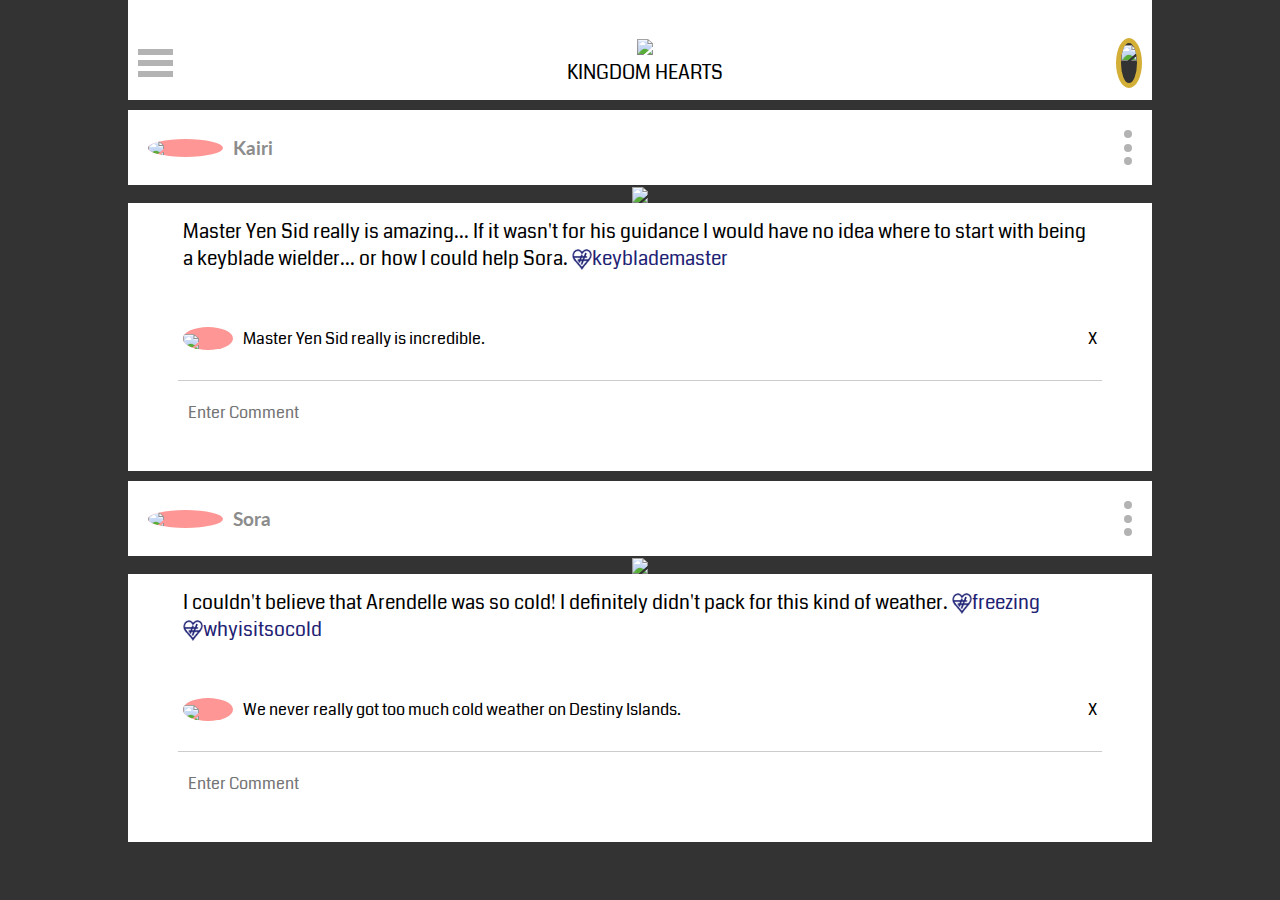
==== index.html @ 976f75d3 "Initial Push" ====
<!DOCTYPE html>
<html lang="en">
<head>
    <meta charset="UTF-8">
    <meta name="viewport" content="width=device-width, initial-scale=1.0">
    <meta http-equiv="X-UA-Compatible" content="ie=edge">
    <title>Gummigram | Kingdom Hearts</title>
    <link rel="stylesheet" href="css/hearts.css" />
    <link href="https://fonts.googleapis.com/css?family=Lato:300,400,700" rel="stylesheet">
    <link href="https://fonts.googleapis.com/css?family=Coda:400,800" rel="stylesheet">
</head>
<body>
<!-- This is holds the insta feed-->
<div class="wrapper">
  <!-- Literal Feed Wrapper -->
    <div class="kh-feed">
        <!-- The Header -->
      <div class="kh-feed-header">
        <!-- Menu -->
        <div class="menu-button" id="appMenu">
          <div class="line"></div>
          <div class="line"></div>
          <div class="line"></div>
        </div>
        <!-- Logo and Title -->
        <div class="logo">
          <div class="logo-image"><img src="https://s3-us-west-2.amazonaws.com/s.cdpn.io/26158/crown.png" width="30px" height="auto"></div>
          <div class="logo-title">
            Kingdom Hearts
          </div>
        </div>
        
        <!-- Change with Chosen Account-->
        <a class="cur-char-icon" id="curCharHold" href="#charModal">
         <div class="cur-char" id="curChar">
           
         </div>
        </a>

      </div>
      <!-- Loads Feeds of Posts -->
      <div class="feed-list" id="activeFeed">
        <!-- Test Post for new features but drops on loading -->
        <div class="feed-item" id="post-test">
            <div class="item-header">
                <div class="item-avatar">
                    <div class="author-image">
                        <img src="https://s3-us-west-2.amazonaws.com/s.cdpn.io/26158/sora-avatar.png">
                    </div>
                    <div class="author-name">Sora</div>
                </div>
            </div>
            <div class="item-image">
              <img src="https://vignette.wikia.nocookie.net/kingdomhearts/images/b/ba/Visual_Art_Collection.jpg">
            </div>
            <div class="item-caption">
              Blah blah blah #test #bro #issuesyo
              <!--<span class="heart"> Hullo Test Test</span>-->
              
            </div>
        </div>
      </div>
      
      <!-- This is the menu at the bottom on clicking the buttons -->
      <div class="side-menu" id="sideMenu">
        <!-- Open New Post Modal -->
      <a href="#postModal" class="side-menu-option">
        New Post
      </a>
      <!-- Open Character Changer -->
      <a class="side-menu-option" href="#charModal">
        Change Account
      </a>
    
      </div>
    </div>
    
  </div>
  <!-- New Post Modal -->
  <div class="modal" id="postModal">
    <!-- Actual Modal -->
    <div class="modal-card">

      <div class="modal-title">
        New Post
      </div>

      <div class="modal-body">

        <a class="modal-close" href="#" id="postModalClose">X</a>
        <!-- New Post Form -->
        <form class="new-post" id="newPost">
          <div>
            <label for="postImage">
              Image
            </label>
            <input type="text" name="image" id="postImage" placeholder="Image URL">
          </div>
          <div>
            <label for="postCaption">
              Caption
            </label>
            <textarea type="text" name="caption" id="postCaption" placeholder="Caption" rows="4"></textarea>
          </div>
          <div>
            <label for="charAccount">
              Character to Post As
            </label>
            <select id="charAccount">
              <option value="0">Current</option>
            </select>
          </div>
          <button type="submit">Post</button>
        </form>
      </div>
    </div>
  </div>
  
  <!-- Character Changing Modal -->
  <div class="modal" id="charModal">
    <div class="modal-card">
      <div class="modal-title">
        Change Character
      </div>
      <div class="modal-body">
        <a class="modal-close" href="#" id="postModalClose">X</a>
        <!-- Loading Character List for Changing Character -->
        <div class="char-list-hold" id="characterList">
          
        </div>
      </div>
    </div>
  </div>
  <script type="text/javascript" src="js/jquery-3.3.1.min.js"></script>
  <script type="text/javascript" src="js/kingdom.js"></script>
</body>
</html>
---- css/hearts.css ----
* {
  margin: 0;
  padding: 0;
  -webkit-box-sizing: border-box;
  box-sizing: border-box; }

body::-webkit-scrollbar {
  width: 5px;
  background: #fff; }

body::-webkit-scrollbar-thumb {
  background: #333;
  width: 10px;
  height: 10px; }

/*
  html, body {
    width: 100%;
    height: 100%;
  }
  */
body {
  background: #333 url("https://s3-us-west-2.amazonaws.com/s.cdpn.io/26158/kh-pattern.jpg") no-repeat fixed center/cover; }

.wrapper {
  width: 100%;
  min-height: 100%; }

.kh-feed {
  max-width: 1024px;
  min-height: 500px;
  margin: auto;
  padding-bottom: 5px;
  position: relative; }

.kh-feed-header {
  background: #fff;
  min-height: 100px;
  width: 100%;
  display: -webkit-box;
  display: -ms-flexbox;
  display: flex;
  -webkit-box-align: center;
  -ms-flex-align: center;
  align-items: center;
  -webkit-box-pack: justify;
  -ms-flex-pack: justify;
  justify-content: space-between;
  padding: 30px 10px 5px;
  margin-bottom: 10px;
  position: -webkit-sticky;
  position: sticky;
  top: 0;
  z-index: 50; }
  .kh-feed-header .menu-button {
    position: relative;
    z-index: 70;
    width: 35px; }
    .kh-feed-header .menu-button .line {
      width: 100%;
      height: 6px;
      background: #b3b3b3;
      -webkit-transition: opacity .300s ease, background .300s ease, -webkit-transform .500s ease;
      transition: opacity .300s ease, background .300s ease, -webkit-transform .500s ease;
      -o-transition: opacity .300s ease, transform .500s ease, background .300s ease;
      transition: opacity .300s ease, transform .500s ease, background .300s ease;
      transition: opacity .300s ease, transform .500s ease, background .300s ease, -webkit-transform .500s ease; }
      .kh-feed-header .menu-button .line:nth-child(2) {
        margin: 5px 0; }
    .kh-feed-header .menu-button.active .line {
      background: #d4af37; }
    .kh-feed-header .menu-button.active .line:first-child {
      -webkit-transform: rotate(45deg) translateY(9px);
      -ms-transform: rotate(45deg) translateY(9px);
      transform: rotate(45deg) translateY(9px);
      -webkit-transform-origin: 50% 50%;
      -ms-transform-origin: 50% 50%;
      transform-origin: 50% 50%; }
    .kh-feed-header .menu-button.active .line:nth-child(2) {
      opacity: 0;
      margin: 0; }
    .kh-feed-header .menu-button.active .line:last-child {
      -webkit-transform: rotate(-45deg) translateY(-9px);
      -ms-transform: rotate(-45deg) translateY(-9px);
      transform: rotate(-45deg) translateY(-9px);
      -webkit-transform-origin: 50% 50%;
      -ms-transform-origin: 50% 50%;
      transform-origin: 50% 50%; }
  .kh-feed-header .logo {
    display: -webkit-box;
    display: -ms-flexbox;
    display: flex;
    -webkit-box-orient: vertical;
    -webkit-box-direction: normal;
    -ms-flex-direction: column;
    flex-direction: column;
    -webkit-box-align: center;
    -ms-flex-align: center;
    align-items: center; }
    .kh-feed-header .logo .logo-title {
      text-transform: uppercase;
      font-family: 'Coda';
      font-weight: 500;
      font-size: 1.2em; }
  .kh-feed-header .cur-char-icon {
    max-width: 65px; }
    .kh-feed-header .cur-char-icon .cur-char {
      width: 100%;
      border-radius: 50%;
      min-height: 50px;
      overflow: hidden;
      background: #333;
      border: 5px solid #d4af37; }
      .kh-feed-header .cur-char-icon .cur-char img {
        max-width: 100%;
        height: auto;
        vertical-align: bottom; }

.feed-item {
  margin: 10px 0; }
  .feed-item:not(:last-child) {
    margin: 10px 0; }
  .feed-item .item-header {
    background: #fff;
    padding: 10px;
    display: -webkit-box;
    display: -ms-flexbox;
    display: flex;
    width: 100%;
    -webkit-box-align: center;
    -ms-flex-align: center;
    align-items: center;
    -webkit-box-pack: justify;
    -ms-flex-pack: justify;
    justify-content: space-between; }
  .feed-item .item-avatar {
    display: -webkit-box;
    display: -ms-flexbox;
    display: flex;
    -webkit-box-align: center;
    -ms-flex-align: center;
    align-items: center; }
    .feed-item .item-avatar .author-image {
      background: #FD9694;
      width: 75px;
      border-radius: 50%;
      overflow: hidden;
      margin: 10px; }
      .feed-item .item-avatar .author-image img {
        vertical-align: bottom;
        max-width: 100%; }
    .feed-item .item-avatar .author-name {
      font-family: 'Lato';
      font-weight: 700;
      font-size: 1.2em;
      color: #8c8c8c;
      text-transform: capitalize; }
  .feed-item .item-image {
    background: #fff;
    width: 100%;
    overflow: hidden;
    margin: auto;
    text-align: center;
    background: #333; }
    .feed-item .item-image img {
      vertical-align: bottom;
      max-width: 100%;
      height: auto; }
  .feed-item .item-caption {
    font-family: 'Coda';
    font-weight: 500;
    padding: 15px 55px;
    background: #fff;
    color: #000;
    font-size: 1.2em;
    vertical-align: middle; }
  .feed-item .item-comments {
    background: #fff;
    width: 100%;
    padding-top: 25px; }
  .feed-item .comment-input {
    padding: 15px 50px 10px;
    width: 100%; }
    .feed-item .comment-input:before {
      content: " ";
      display: block;
      border-top: 1px solid #ccc;
      padding-bottom: 10px;
      width: 100%;
      margin: auto; }
  .feed-item .comment-input-field {
    width: 100%;
    font-size: 1em;
    border: 0;
    padding: 10px;
    outline: none;
    font-family: 'Coda';
    resize: none; }
    .feed-item .comment-input-field.edit {
      width: 100%;
      background: #f0f0f0; }

.comment-list .comment-item {
  position: relative;
  z-index: 5;
  padding: 15px 55px;
  font-family: 'Coda';
  font-size: 1em;
  display: -webkit-box;
  display: -ms-flexbox;
  display: flex;
  -webkit-box-align: start;
  -ms-flex-align: start;
  align-items: flex-start; }
  .comment-list .comment-item:not(:first-child):before {
    z-index: 0;
    content: " ";
    position: absolute;
    top: 0;
    left: 50%;
    width: 90%;
    -webkit-transform: translateX(-50%);
    -ms-transform: translateX(-50%);
    transform: translateX(-50%);
    margin: auto;
    border-top: 1px solid #ccc; }
  .comment-list .comment-item .comment-author-image {
    width: 50px;
    border-radius: 50%;
    background: #FD9694;
    overflow: hidden;
    margin-right: 10px;
    -ms-flex-negative: 0;
    flex-shrink: 0; }
    .comment-list .comment-item .comment-author-image img {
      max-width: 100%;
      height: auto;
      vertical-align: bottom; }

.comment-list .comment-message {
  width: 100%; }

.side-menu {
  border-top: 5px solid #d4af37;
  opacity: 0;
  position: fixed;
  bottom: 0;
  left: 0;
  right: 0;
  max-height: 0;
  width: 1024px;
  background: #fff;
  z-index: 40;
  left: 50%;
  -webkit-transform: translateX(-50%);
  -ms-transform: translateX(-50%);
  transform: translateX(-50%);
  overflow: hidden;
  font-family: 'Coda';
  opacity: 0;
  -webkit-transition: max-height .400s ease, opacity .300s ease;
  -o-transition: max-height .400s ease, opacity .300s ease;
  transition: max-height .400s ease, opacity .300s ease; }
  @media (max-width: 1022px) {
    .side-menu {
      left: 0;
      -webkit-transform: translateX(0);
      -ms-transform: translateX(0);
      transform: translateX(0); } }
  .side-menu.active {
    max-height: 500px;
    opacity: 1; }
  .side-menu .side-menu-option {
    padding: 20px;
    font-size: 1.4em;
    color: #d4af37;
    background: #fff;
    min-width: 100%;
    background: #fff;
    cursor: pointer;
    display: block;
    text-decoration: none;
    -webkit-transition: background .200s ease, color .200s ease;
    -o-transition: background .200s ease, color .200s ease;
    transition: background .200s ease, color .200s ease; }
    .side-menu .side-menu-option:hover {
      background: #d4af37;
      color: #fff; }

.modal {
  position: fixed;
  top: 0;
  left: 0;
  width: 100%;
  height: 100%;
  background: rgba(0, 0, 0, 0.4);
  z-index: 100;
  display: -webkit-box;
  display: -ms-flexbox;
  display: flex;
  -webkit-box-pack: center;
  -ms-flex-pack: center;
  justify-content: center;
  -webkit-box-align: center;
  -ms-flex-align: center;
  align-items: center;
  opacity: 0;
  visibility: hidden;
  -webkit-transition: opacity .300s ease;
  -o-transition: opacity .300s ease;
  transition: opacity .300s ease; }
  .modal .modal-card {
    max-width: 60%;
    min-width: 50%;
    background: #fff;
    font-family: 'Coda';
    position: relative;
    overflow: hidden;
    border-radius: 10px; }
    .modal .modal-card .modal-title {
      padding: 25px 10px 10px;
      background: #fff;
      color: #d4af37;
      font-size: 1.4em; }
    .modal .modal-card .modal-body {
      padding: 10px; }
  .modal .modal-close {
    position: absolute;
    top: 3%;
    right: 2.5%;
    font-size: 1.5em;
    color: #d4af37;
    cursor: pointer;
    text-decoration: none; }
  .modal:target {
    opacity: 1;
    visibility: visible; }

.new-post {
  width: 100%;
  display: -webkit-box;
  display: -ms-flexbox;
  display: flex;
  -webkit-box-orient: vertical;
  -webkit-box-direction: normal;
  -ms-flex-direction: column;
  flex-direction: column;
  -webkit-box-align: start;
  -ms-flex-align: start;
  align-items: flex-start; }
  .new-post label {
    display: block; }
  .new-post div {
    width: 100%; }
  .new-post input[type="text"], .new-post textarea {
    padding: 5px;
    border: 1px solid #d4af37;
    margin: 10px 0;
    width: 100%; }
  .new-post textarea {
    resize: none; }
  .new-post select {
    margin: 10px 0; }
  .new-post button {
    background: #000;
    color: #fff;
    border: 0;
    padding: 10px 35px;
    font-family: 'Coda';
    display: inline-block;
    font-size: 1.1em; }

.char-list-hold {
  width: 100%;
  max-height: 400px;
  overflow-y: auto;
  display: -webkit-box;
  display: -ms-flexbox;
  display: flex;
  -ms-flex-wrap: wrap;
  flex-wrap: wrap; }
  .char-list-hold .char-option {
    display: -webkit-box;
    display: -ms-flexbox;
    display: flex;
    padding: 10px;
    -webkit-box-align: center;
    -ms-flex-align: center;
    align-items: center;
    cursor: pointer;
    width: calc(100% / 2); }
    .char-list-hold .char-option .char-option-image {
      width: 75px;
      border-radius: 50%;
      overflow: hidden;
      background: #333; }
      .char-list-hold .char-option .char-option-image img {
        max-width: 100%;
        vertical-align: bottom; }
    .char-list-hold .char-option .char-option-name {
      margin-left: 5px;
      font-size: 1.3em; }
    .char-list-hold .char-option:hover {
      background: #d4af37;
      color: #fff; }
    .char-list-hold .char-option.active {
      background: #d4af37;
      color: #fff; }

.char-list-hold::-webkit-scrollbar {
  width: 5px;
  background: #f3f3f3; }

.char-list-hold::-webkit-scrollbar-thumb {
  background: #333;
  width: 10px;
  height: 10px; }

.toolbar {
  padding: 10px; }
  .toolbar .dot {
    width: 10px;
    height: 10px;
    background: #b3b3b3;
    border-radius: 50%; }
    .toolbar .dot:nth-child(2) {
      margin: 5px 0; }

/* Tool bar for posts */
.item-controls {
  position: relative; }
  .item-controls .tool-button {
    padding: 10px;
    cursor: pointer; }
    .item-controls .tool-button .dot {
      width: 8px;
      height: 8px;
      background: #b3b3b3;
      border-radius: 50%; }
      .item-controls .tool-button .dot:nth-child(2) {
        margin: 5.5px 0; }
  .item-controls .tool-bar {
    opacity: 0;
    visibility: hidden;
    z-index: 40;
    position: absolute;
    top: 100%;
    right: 0;
    min-width: 150px;
    background: #fff;
    font-family: 'Coda';
    -webkit-box-shadow: 0 0 0 1px #333;
    box-shadow: 0 0 0 1px #333;
    -webkit-transition: opacity .300s ease;
    -o-transition: opacity .300s ease;
    transition: opacity .300s ease; }
    .item-controls .tool-bar .tool-bar-item {
      padding: 10px;
      cursor: pointer;
      -webkit-transition: text-indent .200s ease;
      -o-transition: text-indent .200s ease;
      transition: text-indent .200s ease; }
      .item-controls .tool-bar .tool-bar-item:hover {
        text-indent: 5px; }
  .item-controls.active .tool-bar {
    visibility: visible;
    opacity: 1; }

.heart {
  color: #1E2274;
  white-space: nowrap; }
  .heart:before {
    display: inline-block;
    width: 20px;
    height: 21px;
    content: " ";
    background: url("/images/hearttag.png") no-repeat;
    background-size: 20px;
    vertical-align: middle; }
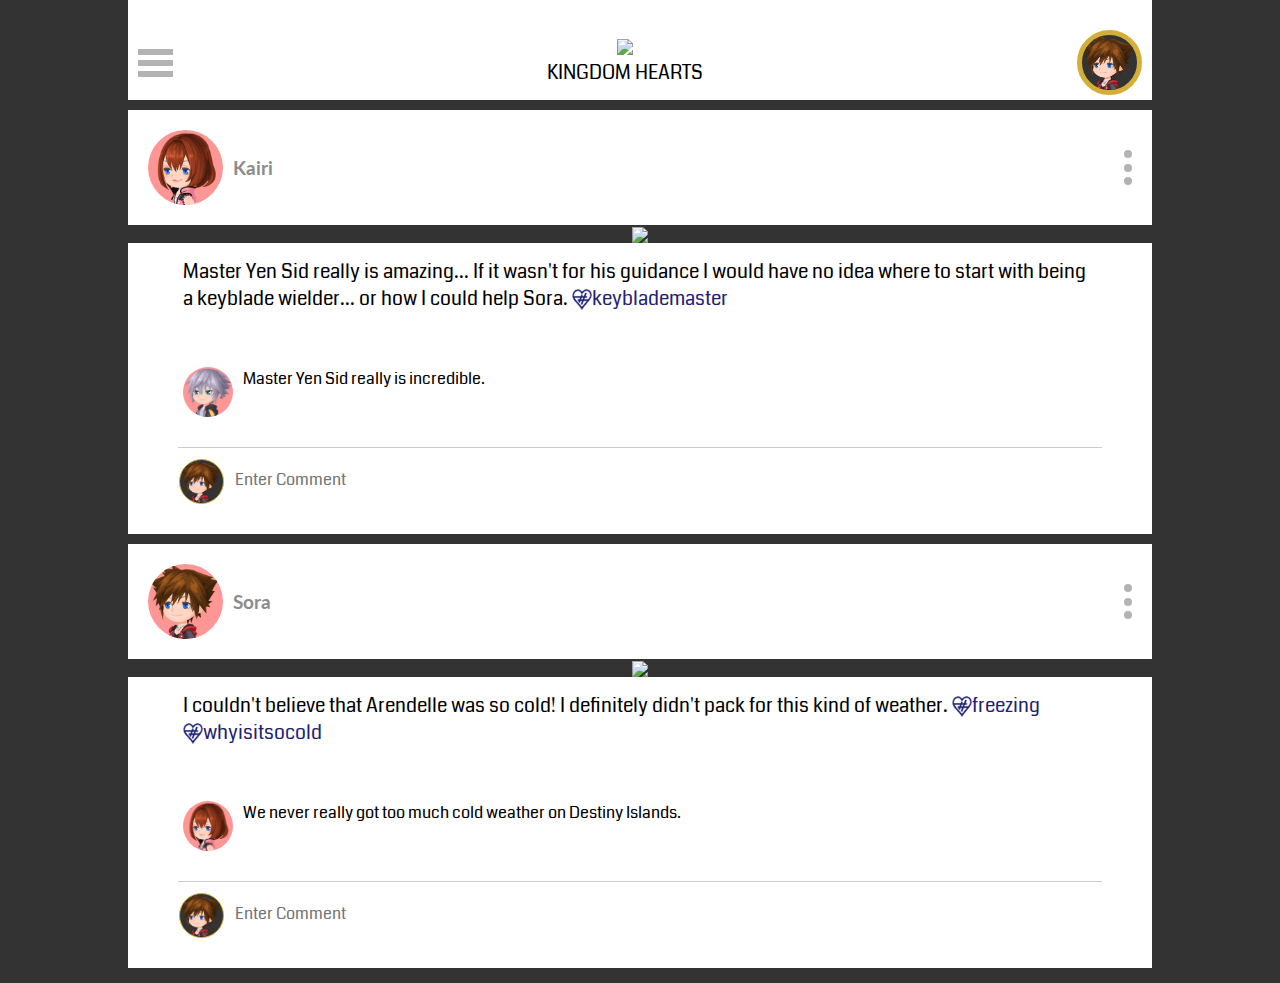
==== commit c1fb31a1: "Update for launch" ====
--- a/index.html
+++ b/index.html
@@ -8,6 +8,13 @@
     <link rel="stylesheet" href="css/hearts.css" />
     <link href="https://fonts.googleapis.com/css?family=Lato:300,400,700" rel="stylesheet">
     <link href="https://fonts.googleapis.com/css?family=Coda:400,800" rel="stylesheet">
+    <link rel="apple-touch-icon" sizes="180x180" href="/apple-touch-icon.png">
+    <link rel="icon" type="image/png" sizes="32x32" href="/favicon-32x32.png">
+    <link rel="icon" type="image/png" sizes="16x16" href="/favicon-16x16.png">
+    <link rel="manifest" href="/site.webmanifest">
+    <link rel="mask-icon" href="/safari-pinned-tab.svg" color="#5bbad5">
+    <meta name="msapplication-TileColor" content="#2b5797">
+    <meta name="theme-color" content="#ffffff">
 </head>
 <body>
 <!-- This is holds the insta feed-->
@@ -71,7 +78,9 @@
       <a class="side-menu-option" href="#charModal">
         Change Account
       </a>
-    
+      <a class="side-menu-option" href="#infoModal">
+        Information
+      </a>
       </div>
     </div>
     
@@ -131,6 +140,39 @@
       </div>
     </div>
   </div>
+
+  <div class="modal info-modal" id="infoModal">
+    <div class="modal-card">
+      <div class="modal-title">
+        Information
+      </div>
+      <div class="modal-body">
+        <a class="modal-close" href="#" id="postModalClose">X</a>
+        <div class="info">
+          <p>This website is merely a fan creation based off of the series Kingdom Hearts and all the characters and concepts within there.
+            <br>All characters/etc belong to Square Enix and Disney.
+          </p>
+          
+          <p>Gummigram was made with love by <a href="http://heartcontainerheroes.com/#saysora"><span class="heart">Saysora</span></span></a> of the <a href="http://heartcontainerheroes.com"><span class="heart">Heart Container Heroes</span></a></p>
+          
+          <p class="social">
+              <a href="https://github.com/saysora/gummigram"><span class="heart">GummiGram Github</span></a>
+          </p>
+
+          <p class="social">
+            <a href="http://twitch.tv/saysora"><span class="heart">Twitch</span></a> 
+            <a href="http://twitter.com/theSaysora"><span class="heart">Twitter</span></a> 
+          </p>
+
+          <p class="social">
+            <a href="https://discord.gg/fbChRKn"><span class="heart">Gummigram Discord (Gummicord)</span></a> 
+            <a href="https://discord.gg/teSEFWZ"><span class="heart">Heart Container Hero Discord</span></a> 
+          </p>
+        </div>
+      </div>
+    </div>
+  </div>
+
   <script type="text/javascript" src="js/jquery-3.3.1.min.js"></script>
   <script type="text/javascript" src="js/kingdom.js"></script>
 </body>
--- a/css/hearts.css
+++ b/css/hearts.css
@@ -174,6 +174,15 @@
     color: #000;
     font-size: 1.2em;
     vertical-align: middle; }
+    .feed-item .item-caption .item-caption-input {
+      font-family: 'Coda';
+      width: 100%;
+      resize: none;
+      font-size: 1em;
+      border: 1px solid #000;
+      background: #fff;
+      color: #000;
+      padding: 5px; }
   .feed-item .item-comments {
     background: #fff;
     width: 100%;
@@ -188,6 +197,10 @@
       padding-bottom: 10px;
       width: 100%;
       margin: auto; }
+  .feed-item .comment-input-fields {
+    display: -webkit-box;
+    display: -ms-flexbox;
+    display: flex; }
   .feed-item .comment-input-field {
     width: 100%;
     font-size: 1em;
@@ -236,6 +249,14 @@
       max-width: 100%;
       height: auto;
       vertical-align: bottom; }
+  .comment-list .comment-item .comment-tools {
+    opacity: 0;
+    cursor: default;
+    -webkit-transition: opacity .200s ease;
+    -o-transition: opacity .200s ease;
+    transition: opacity .200s ease; }
+  .comment-list .comment-item:hover .comment-tools {
+    opacity: 1; }
 
 .comment-list .comment-message {
   width: 100%; }
@@ -321,7 +342,8 @@
       padding: 25px 10px 10px;
       background: #fff;
       color: #d4af37;
-      font-size: 1.4em; }
+      font-size: 1.4em;
+      text-align: center; }
     .modal .modal-card .modal-body {
       padding: 10px; }
   .modal .modal-close {
@@ -477,3 +499,56 @@
     background: url("/images/hearttag.png") no-repeat;
     background-size: 20px;
     vertical-align: middle; }
+
+/* Mini char selector for comments */
+.mini-char-selector {
+  background: #fff;
+  width: 50px;
+  height: 50px;
+  padding: 1px;
+  position: relative; }
+  .mini-char-selector .selected-char {
+    border: 1px solid #d4af37;
+    border-radius: 50%;
+    overflow: hidden;
+    background: #333; }
+  .mini-char-selector img {
+    max-width: 100%;
+    height: auto;
+    vertical-align: bottom; }
+  .mini-char-selector .selected-char-options {
+    margin-top: 5px;
+    position: absolute;
+    bottom: 100%;
+    left: 0;
+    max-height: 0;
+    background: #fff;
+    overflow: hidden;
+    z-index: 40; }
+    .mini-char-selector .selected-char-options.active {
+      border: 1px solid #000;
+      max-height: 500px;
+      overflow-y: auto; }
+    .mini-char-selector .selected-char-options::-webkit-scrollbar {
+      width: 1px; }
+  .mini-char-selector .selected-char-option {
+    padding: 5px; }
+    .mini-char-selector .selected-char-option:hover {
+      background: #d4af37; }
+    .mini-char-selector .selected-char-option .char-option-image {
+      border: 1px solid #d4af37;
+      border-radius: 50%;
+      overflow: hidden;
+      background: #333; }
+    .mini-char-selector .selected-char-option.active {
+      background: #c7a22b; }
+
+/* Info */
+.info {
+  text-align: center; }
+  .info p {
+    margin: 10px 0; }
+  .info a {
+    color: #1E2274; }
+  .info .social {
+    padding: 10px 0; }
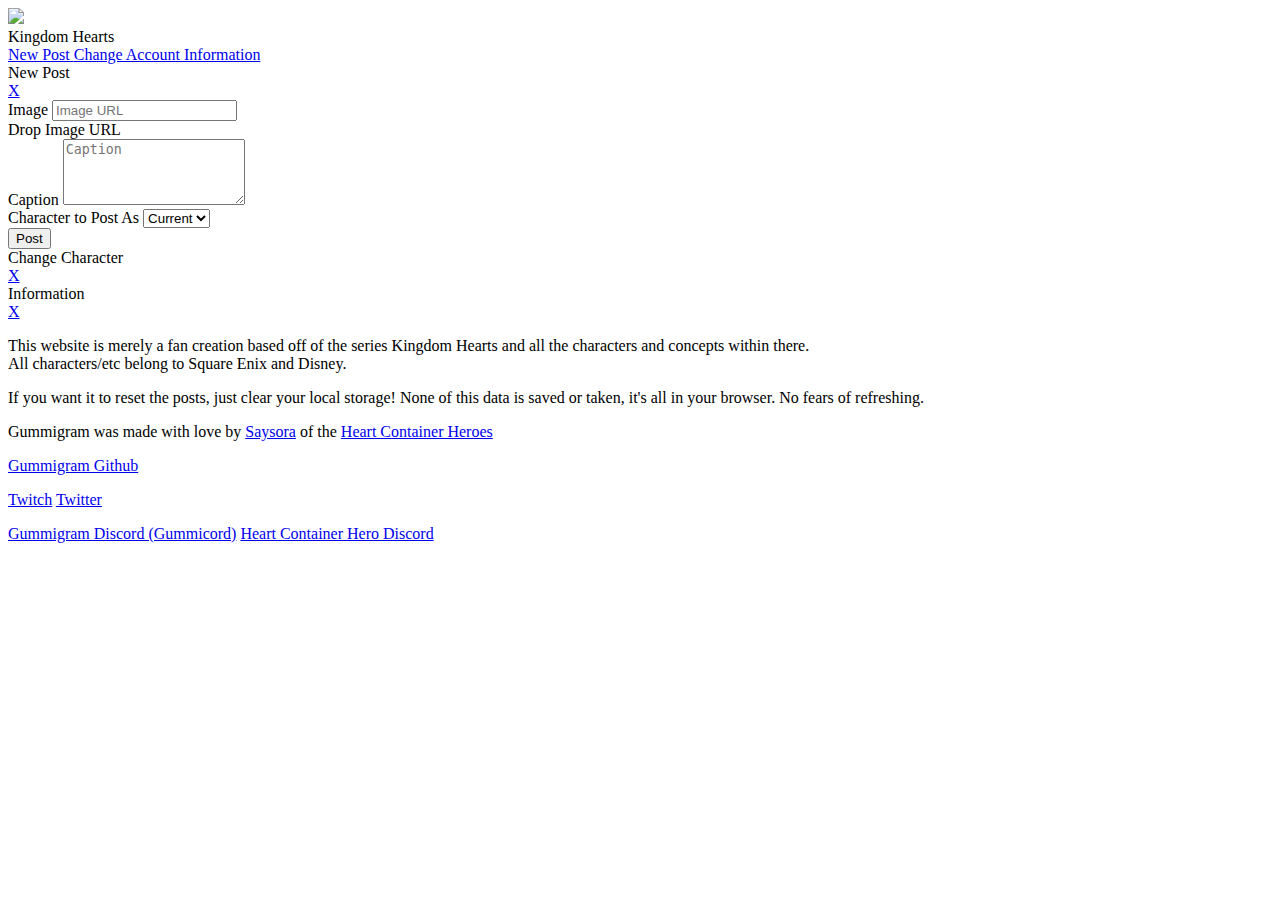
==== commit fbda69ac: "Update to more intentional urls for github pages" ====
--- a/index.html
+++ b/index.html
@@ -4,17 +4,31 @@
     <meta charset="UTF-8">
     <meta name="viewport" content="width=device-width, initial-scale=1.0">
     <meta http-equiv="X-UA-Compatible" content="ie=edge">
-    <title>Gummigram | Kingdom Hearts</title>
-    <link rel="stylesheet" href="css/hearts.css" />
-    <link href="https://fonts.googleapis.com/css?family=Lato:300,400,700" rel="stylesheet">
-    <link href="https://fonts.googleapis.com/css?family=Coda:400,800" rel="stylesheet">
+    
+    <title>Gummigram</title>
+
+    <meta property="og:description" content="A recreation of the Kingdom Hearts 3 Loading Screen. With it, you can create your own posts as your favorite Kingdom Hearts characters, add comments and create fictional dialogue between the characters on this silly social page.">
+    <meta property="og:title" content="Gummigram">
+    <meta property="og:url" content="http://gummigram.me">
+    <meta property="og:image" content="http://gummigram.me/images/gummigram.jpg">
+    
+    <meta name="twitter:card" content="summary_large_image">
+    <meta name="twitter:site" content="@theSaysora">
+    <meta name="twitter:title" content="Gummigram">
+    <meta name="twitter:description" content="A recreation of the Kingdom Hearts 3 Loading Screen. With it, you can create your own posts as your favorite Kingdom Hearts characters, add comments and create fictional dialogue between the characters on this silly social page.">
+    <meta name="twitter:image" content="http://gummigram.me/images/gummigram.jpg">
+
     <link rel="apple-touch-icon" sizes="180x180" href="/apple-touch-icon.png">
     <link rel="icon" type="image/png" sizes="32x32" href="/favicon-32x32.png">
     <link rel="icon" type="image/png" sizes="16x16" href="/favicon-16x16.png">
-    <link rel="manifest" href="/site.webmanifest">
-    <link rel="mask-icon" href="/safari-pinned-tab.svg" color="#5bbad5">
+    <link rel="manifest" href="/gummigram/site.webmanifest">
+    <link rel="mask-icon" href="/gummigram/safari-pinned-tab.svg" color="#5bbad5">
     <meta name="msapplication-TileColor" content="#2b5797">
     <meta name="theme-color" content="#ffffff">
+
+    <link rel="stylesheet" href="/gummigram/css/hearts.css" />
+    <link href="https://fonts.googleapis.com/css?family=Lato:300,400,700" rel="stylesheet">
+    <link href="https://fonts.googleapis.com/css?family=Coda:400,800" rel="stylesheet">
 </head>
 <body>
 <!-- This is holds the insta feed-->
@@ -48,24 +62,7 @@
       <!-- Loads Feeds of Posts -->
       <div class="feed-list" id="activeFeed">
         <!-- Test Post for new features but drops on loading -->
-        <div class="feed-item" id="post-test">
-            <div class="item-header">
-                <div class="item-avatar">
-                    <div class="author-image">
-                        <img src="https://s3-us-west-2.amazonaws.com/s.cdpn.io/26158/sora-avatar.png">
-                    </div>
-                    <div class="author-name">Sora</div>
-                </div>
-            </div>
-            <div class="item-image">
-              <img src="https://vignette.wikia.nocookie.net/kingdomhearts/images/b/ba/Visual_Art_Collection.jpg">
-            </div>
-            <div class="item-caption">
-              Blah blah blah #test #bro #issuesyo
-              <!--<span class="heart"> Hullo Test Test</span>-->
-              
-            </div>
-        </div>
+        
       </div>
       
       <!-- This is the menu at the bottom on clicking the buttons -->
@@ -104,6 +101,11 @@
               Image
             </label>
             <input type="text" name="image" id="postImage" placeholder="Image URL">
+
+            <div class="drag-drop-spot" id="dropURL" ondragover="return false">
+              Drop Image URL
+            </div>
+
           </div>
           <div>
             <label for="postCaption">
@@ -113,14 +115,18 @@
           </div>
           <div>
             <label for="charAccount">
+
               Character to Post As
             </label>
+
             <select id="charAccount">
               <option value="0">Current</option>
             </select>
+
           </div>
           <button type="submit">Post</button>
         </form>
+
       </div>
     </div>
   </div>
@@ -152,11 +158,15 @@
           <p>This website is merely a fan creation based off of the series Kingdom Hearts and all the characters and concepts within there.
             <br>All characters/etc belong to Square Enix and Disney.
           </p>
+
+          <p class="social">
+            If you want it to reset the posts, just clear your local storage! None of this data is saved or taken, it's all in your browser. No fears of refreshing.
+          </p>
           
           <p>Gummigram was made with love by <a href="http://heartcontainerheroes.com/#saysora"><span class="heart">Saysora</span></span></a> of the <a href="http://heartcontainerheroes.com"><span class="heart">Heart Container Heroes</span></a></p>
           
           <p class="social">
-              <a href="https://github.com/saysora/gummigram"><span class="heart">GummiGram Github</span></a>
+              <a href="https://github.com/saysora/gummigram"><span class="heart">Gummigram Github</span></a>
           </p>
 
           <p class="social">
@@ -173,7 +183,7 @@
     </div>
   </div>
 
-  <script type="text/javascript" src="js/jquery-3.3.1.min.js"></script>
-  <script type="text/javascript" src="js/kingdom.js"></script>
+  <script type="text/javascript" src="/gummigram/js/jquery-3.3.1.min.js"></script>
+  <script type="text/javascript" src="/gummigram/js/kingdom.js"></script>
 </body>
-</html>+</html>
